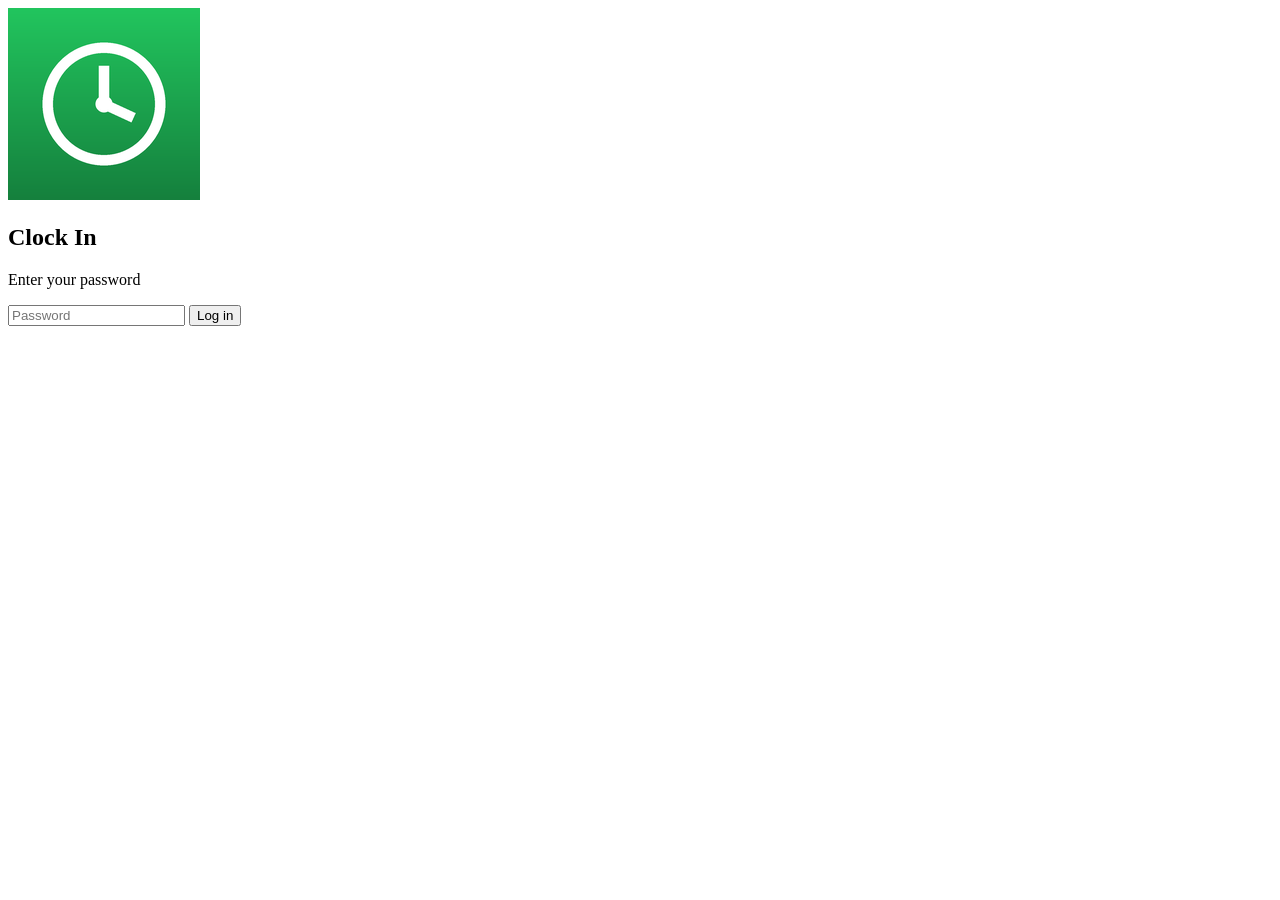
==== index.html @ 5aa22b2d "Add index.html" ====
<!doctype html>
<html lang="en">
<head>
<meta charset="utf-8">
<meta name="viewport" content="width=device-width, initial-scale=1, viewport-fit=cover">
<meta name="robots" content="noindex, nofollow">
<meta name="theme-color" content="#0f172a">
<meta name="apple-mobile-web-app-capable" content="yes">
<meta name="mobile-web-app-capable" content="yes">
<meta name="apple-mobile-web-app-status-bar-style" content="black-translucent">
<meta name="apple-mobile-web-app-title" content="Clock In">
<title>Clock In</title>
<link rel="manifest" href="manifest.webmanifest">
<link rel="icon" href="icons/icon-192.png">
<link rel="apple-touch-icon" href="icons/apple-touch-icon.png">
<link rel="stylesheet" href="style.css?v=1">
</head>
<body>
<div id="app">

  <!-- Login -->
  <section id="login" class="view login" hidden>
    <div class="login-card">
      <img src="icons/icon-192.png" alt="" class="login-icon">
      <h1>Clock In</h1>
      <p class="muted">Enter your password</p>
      <form id="loginForm" autocomplete="on">
        <input type="text" name="username" value="worker" autocomplete="username" hidden>
        <input id="pw" type="password" autocomplete="current-password" placeholder="Password" required>
        <button class="btn primary wide" type="submit">Log in</button>
        <p id="loginErr" class="err" hidden></p>
      </form>
    </div>
  </section>

  <!-- Main -->
  <section id="home" class="view" hidden>
    <header class="top">
      <h1>Clock In</h1>
      <span id="modeBadge" class="badge"></span>
    </header>

    <div id="result" class="result idle">
      <div id="resultIcon" class="result-icon"></div>
      <div>
        <div id="resultTitle" class="result-title">Ready</div>
        <div id="resultSub" class="result-sub muted"></div>
      </div>
    </div>

    <div class="big-buttons">
      <button id="btnIn" class="big in"><span class="big-ico">&#9654;</span>Clock In</button>
      <button id="btnOut" class="big out"><span class="big-ico">&#9632;</span>Clock Out</button>
    </div>

    <label class="row-toggle">
      <div>
        <div class="row-title">Listen live</div>
        <div class="muted small">Rings your cell first, so you hear the call</div>
      </div>
      <input id="listen" type="checkbox" class="switch">
    </label>
  </section>

  <!-- History -->
  <section id="history" class="view" hidden>
    <header class="top"><h1>History</h1><button id="refreshHist" class="btn ghost small">Refresh</button></header>
    <div id="histList" class="hist"></div>
  </section>

  <!-- Settings -->
  <section id="settings" class="view" hidden>
    <header class="top"><h1>Settings</h1></header>
    <form id="setForm" class="card form" novalidate>
      <label>Clock-in phone number
        <input id="clockNumber" type="tel" inputmode="tel" placeholder="(555) 555-0100">
      </label>
      <label>Your cell
        <input id="workerCell" type="tel" inputmode="tel" placeholder="(555) 555-0123">
        <span class="muted small">Used for "Listen live" and the test call</span>
      </label>

      <div class="seq">
        <div class="seq-head"><h2>Clock-in keys</h2></div>
        <div id="inSteps" class="steps"></div>
        <div class="seq-add">
          <button type="button" class="btn ghost small" data-add="in" data-t="wait">+ Wait</button>
          <button type="button" class="btn ghost small" data-add="in" data-t="press">+ Press keys</button>
        </div>
      </div>

      <div class="seq">
        <div class="seq-head"><h2>Clock-out keys</h2></div>
        <div id="outSteps" class="steps"></div>
        <div class="seq-add">
          <button type="button" class="btn ghost small" data-add="out" data-t="wait">+ Wait</button>
          <button type="button" class="btn ghost small" data-add="out" data-t="press">+ Press keys</button>
        </div>
      </div>

      <label class="row-toggle inset" id="forceRow">
        <div>
          <div class="row-title">Test mode</div>
          <div id="forceSub" class="muted small"></div>
        </div>
        <input id="forceTest" type="checkbox" class="switch">
      </label>

      <button class="btn primary wide" type="submit" id="saveBtn">Save</button>
      <p id="setMsg" class="small" hidden></p>
    </form>

    <div class="card">
      <h2>Test call</h2>
      <p class="muted small">Rings your cell and plays the clock-in keys to you, so you can check the timing. Nothing is sent to the clock-in line.</p>
      <button id="testBtn" class="btn wide">Make a test call</button>
      <p id="testMsg" class="small" hidden></p>
    </div>

    <button id="logout" class="btn ghost wide">Log out</button>
    <p class="muted tiny center" id="ver"></p>
  </section>

  <!-- Tab bar -->
  <nav id="tabs" class="tabs" hidden>
    <a href="#home" data-tab="home"><span>&#9201;</span>Clock</a>
    <a href="#history" data-tab="history"><span>&#9776;</span>History</a>
    <a href="#settings" data-tab="settings"><span>&#9881;</span>Settings</a>
  </nav>

  <!-- Confirm sheet -->
  <div id="sheet" class="sheet" hidden>
    <div class="sheet-card">
      <h2 id="sheetTitle">Call now?</h2>
      <p id="sheetSub" class="muted"></p>
      <button id="sheetYes" class="btn primary wide">Call now</button>
      <button id="sheetNo" class="btn ghost wide">Cancel</button>
    </div>
  </div>
</div>
<script src="app.js?v=1"></script>
</body>
</html>
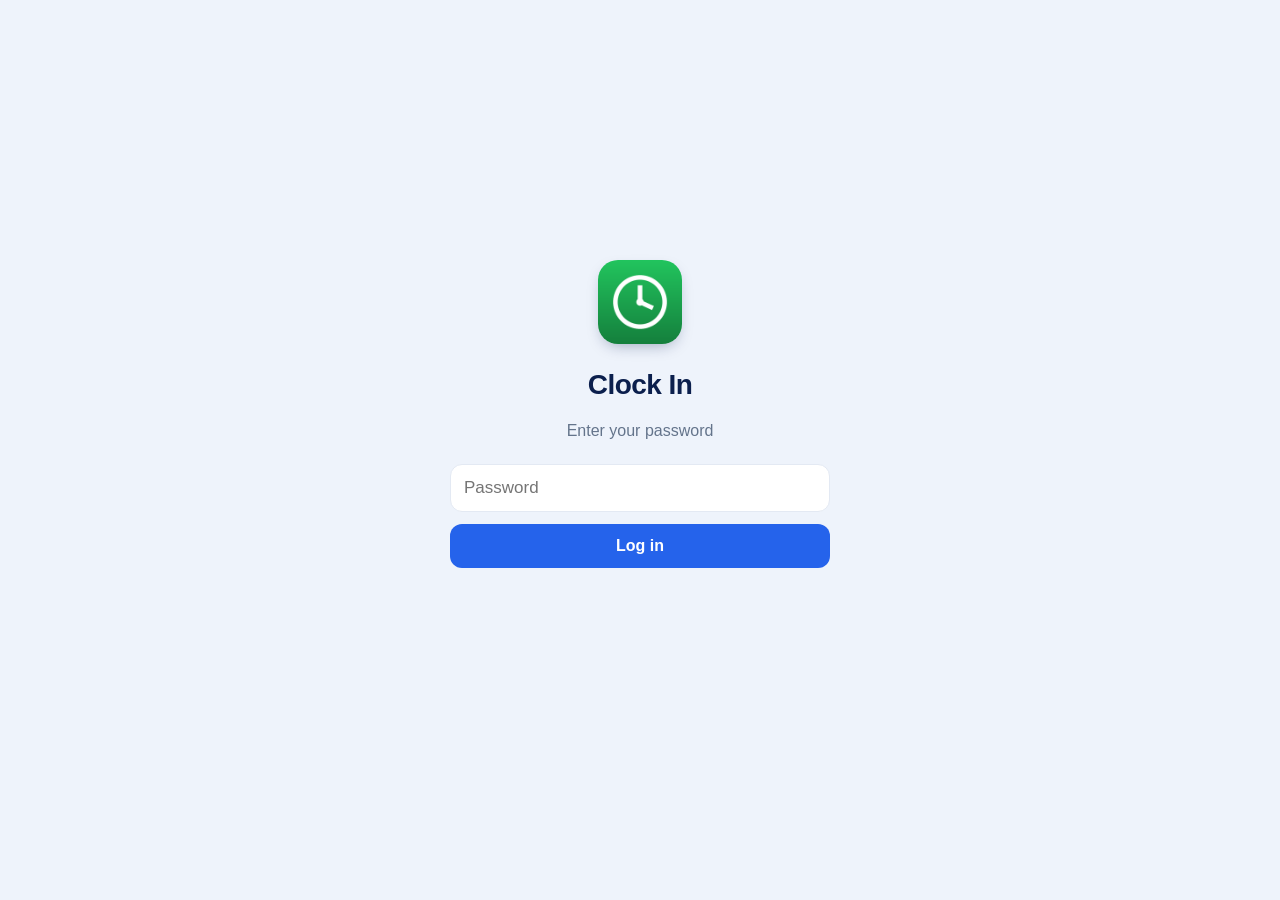
==== commit 68f75b9a: "Multi-agency version: index.html" ====
--- a/index.html
+++ b/index.html
@@ -4,140 +4,48 @@
 <meta charset="utf-8">
 <meta name="viewport" content="width=device-width, initial-scale=1, viewport-fit=cover">
 <meta name="robots" content="noindex, nofollow">
-<meta name="theme-color" content="#0f172a">
+<meta name="theme-color" content="#0b1f4d">
 <meta name="apple-mobile-web-app-capable" content="yes">
 <meta name="mobile-web-app-capable" content="yes">
-<meta name="apple-mobile-web-app-status-bar-style" content="black-translucent">
+<meta name="apple-mobile-web-app-status-bar-style" content="default">
 <meta name="apple-mobile-web-app-title" content="Clock In">
 <title>Clock In</title>
 <link rel="manifest" href="manifest.webmanifest">
 <link rel="icon" href="icons/icon-192.png">
 <link rel="apple-touch-icon" href="icons/apple-touch-icon.png">
-<link rel="stylesheet" href="style.css?v=1">
+<link rel="stylesheet" href="style.css?v=2">
 </head>
 <body>
-<div id="app">
-
-  <!-- Login -->
-  <section id="login" class="view login" hidden>
-    <div class="login-card">
-      <img src="icons/icon-192.png" alt="" class="login-icon">
-      <h1>Clock In</h1>
-      <p class="muted">Enter your password</p>
-      <form id="loginForm" autocomplete="on">
-        <input type="text" name="username" value="worker" autocomplete="username" hidden>
-        <input id="pw" type="password" autocomplete="current-password" placeholder="Password" required>
-        <button class="btn primary wide" type="submit">Log in</button>
-        <p id="loginErr" class="err" hidden></p>
-      </form>
-    </div>
-  </section>
-
-  <!-- Main -->
-  <section id="home" class="view" hidden>
-    <header class="top">
-      <h1>Clock In</h1>
-      <span id="modeBadge" class="badge"></span>
-    </header>
-
-    <div id="result" class="result idle">
-      <div id="resultIcon" class="result-icon"></div>
-      <div>
-        <div id="resultTitle" class="result-title">Ready</div>
-        <div id="resultSub" class="result-sub muted"></div>
-      </div>
-    </div>
-
-    <div class="big-buttons">
-      <button id="btnIn" class="big in"><span class="big-ico">&#9654;</span>Clock In</button>
-      <button id="btnOut" class="big out"><span class="big-ico">&#9632;</span>Clock Out</button>
-    </div>
-
-    <label class="row-toggle">
-      <div>
-        <div class="row-title">Listen live</div>
-        <div class="muted small">Rings your cell first, so you hear the call</div>
-      </div>
-      <input id="listen" type="checkbox" class="switch">
-    </label>
-  </section>
-
-  <!-- History -->
-  <section id="history" class="view" hidden>
-    <header class="top"><h1>History</h1><button id="refreshHist" class="btn ghost small">Refresh</button></header>
-    <div id="histList" class="hist"></div>
-  </section>
-
-  <!-- Settings -->
-  <section id="settings" class="view" hidden>
-    <header class="top"><h1>Settings</h1></header>
-    <form id="setForm" class="card form" novalidate>
-      <label>Clock-in phone number
-        <input id="clockNumber" type="tel" inputmode="tel" placeholder="(555) 555-0100">
-      </label>
-      <label>Your cell
-        <input id="workerCell" type="tel" inputmode="tel" placeholder="(555) 555-0123">
-        <span class="muted small">Used for "Listen live" and the test call</span>
-      </label>
-
-      <div class="seq">
-        <div class="seq-head"><h2>Clock-in keys</h2></div>
-        <div id="inSteps" class="steps"></div>
-        <div class="seq-add">
-          <button type="button" class="btn ghost small" data-add="in" data-t="wait">+ Wait</button>
-          <button type="button" class="btn ghost small" data-add="in" data-t="press">+ Press keys</button>
-        </div>
-      </div>
-
-      <div class="seq">
-        <div class="seq-head"><h2>Clock-out keys</h2></div>
-        <div id="outSteps" class="steps"></div>
-        <div class="seq-add">
-          <button type="button" class="btn ghost small" data-add="out" data-t="wait">+ Wait</button>
-          <button type="button" class="btn ghost small" data-add="out" data-t="press">+ Press keys</button>
-        </div>
-      </div>
-
-      <label class="row-toggle inset" id="forceRow">
-        <div>
-          <div class="row-title">Test mode</div>
-          <div id="forceSub" class="muted small"></div>
-        </div>
-        <input id="forceTest" type="checkbox" class="switch">
-      </label>
-
-      <button class="btn primary wide" type="submit" id="saveBtn">Save</button>
-      <p id="setMsg" class="small" hidden></p>
+<div id="login" class="login" hidden>
+  <div class="login-card">
+    <img src="icons/icon-192.png" alt="" class="login-icon">
+    <h1>Clock In</h1>
+    <p class="muted">Enter your password</p>
+    <form id="loginForm" autocomplete="on">
+      <input type="text" name="username" value="worker" autocomplete="username" hidden>
+      <input id="pw" type="password" autocomplete="current-password" placeholder="Password" required>
+      <button class="btn primary wide" type="submit">Log in</button>
+      <p id="loginErr" class="err" hidden></p>
     </form>
-
-    <div class="card">
-      <h2>Test call</h2>
-      <p class="muted small">Rings your cell and plays the clock-in keys to you, so you can check the timing. Nothing is sent to the clock-in line.</p>
-      <button id="testBtn" class="btn wide">Make a test call</button>
-      <p id="testMsg" class="small" hidden></p>
-    </div>
-
-    <button id="logout" class="btn ghost wide">Log out</button>
-    <p class="muted tiny center" id="ver"></p>
-  </section>
-
-  <!-- Tab bar -->
-  <nav id="tabs" class="tabs" hidden>
-    <a href="#home" data-tab="home"><span>&#9201;</span>Clock</a>
-    <a href="#history" data-tab="history"><span>&#9776;</span>History</a>
-    <a href="#settings" data-tab="settings"><span>&#9881;</span>Settings</a>
-  </nav>
-
-  <!-- Confirm sheet -->
-  <div id="sheet" class="sheet" hidden>
-    <div class="sheet-card">
-      <h2 id="sheetTitle">Call now?</h2>
-      <p id="sheetSub" class="muted"></p>
-      <button id="sheetYes" class="btn primary wide">Call now</button>
-      <button id="sheetNo" class="btn ghost wide">Cancel</button>
-    </div>
   </div>
 </div>
-<script src="app.js?v=1"></script>
+
+<div id="shell" class="shell" hidden>
+  <aside class="side">
+    <div class="brand"><img src="icons/icon-192.png" alt=""><span>Clock In</span></div>
+    <nav class="nav" id="nav"></nav>
+    <button class="nav-out" id="logoutSide"></button>
+  </aside>
+  <main class="main">
+    <section id="v-clock" class="view" hidden></section>
+    <section id="v-attendance" class="view" hidden></section>
+    <section id="v-settings" class="view" hidden></section>
+  </main>
+  <nav class="tabs" id="tabs"></nav>
+</div>
+
+<div id="sheet" class="sheet" hidden><div class="sheet-card" id="sheetCard"></div></div>
+<div id="toast" class="toast" hidden></div>
+<script src="app.js?v=2"></script>
 </body>
 </html>
--- a/style.css
+++ b/style.css
@@ -0,0 +1,180 @@
+:root{
+  --bg:#eef3fb; --card:#fff; --ink:#0b1f4d; --text:#1e293b; --muted:#64748b; --line:#e3e9f3;
+  --navy:#0b1f4d; --navy2:#13306e; --blue:#2563eb; --blue-soft:#e8f0fe;
+  --green:#16a34a; --green-soft:#dcfce7; --red:#dc2626; --red-soft:#fee2e2; --amber-soft:#fef3c7;
+  --radius:18px; --safe-b:env(safe-area-inset-bottom,0px); --safe-t:env(safe-area-inset-top,0px);
+  --shadow:0 1px 2px rgba(11,31,77,.06),0 4px 14px -6px rgba(11,31,77,.10);
+}
+*{box-sizing:border-box;-webkit-tap-highlight-color:transparent}
+html,body{margin:0;background:var(--bg);color:var(--text);font-family:-apple-system,BlinkMacSystemFont,"SF Pro Text","Segoe UI",Roboto,Helvetica,Arial,sans-serif;font-size:16px;line-height:1.4}
+[hidden]{display:none!important}
+svg.i{width:22px;height:22px;stroke:currentColor;fill:none;stroke-width:2;stroke-linecap:round;stroke-linejoin:round;flex:none}
+h1{font-size:28px;margin:0;font-weight:800;letter-spacing:-.02em;color:var(--ink)}
+h2{font-size:18px;margin:0;font-weight:700;color:var(--ink)}
+.muted{color:var(--muted)} .small{font-size:14px} .tiny{font-size:12px}
+.err{color:var(--red);font-size:15px;margin:10px 0 0}
+
+/* shell */
+.shell{min-height:100vh}
+.side{display:none}
+.main{max-width:1120px;margin:0 auto;padding:calc(var(--safe-t) + 14px) 16px calc(var(--safe-b) + 92px)}
+.tabs{position:fixed;left:0;right:0;bottom:0;display:flex;justify-content:center;background:rgba(255,255,255,.95);backdrop-filter:blur(14px);-webkit-backdrop-filter:blur(14px);border-top:1px solid var(--line);padding:6px 0 calc(var(--safe-b) + 6px);z-index:5}
+.tabs a{flex:1;max-width:160px;display:flex;flex-direction:column;align-items:center;gap:2px;text-decoration:none;color:#94a3b8;font-size:12px;font-weight:600;padding:4px 0}
+.tabs a.on{color:var(--blue)}
+@media (min-width:900px){
+  .side{display:flex;flex-direction:column;position:fixed;top:0;bottom:0;left:0;width:236px;background:var(--navy);color:#cbd5e1;padding:22px 14px}
+  .brand{display:flex;align-items:center;gap:10px;color:#fff;font-weight:800;font-size:20px;padding:0 8px 22px}
+  .brand img{width:34px;height:34px;border-radius:9px}
+  .nav{display:grid;gap:4px}
+  .nav a,.nav-out{display:flex;align-items:center;gap:12px;padding:12px 12px;border-radius:12px;color:#cbd5e1;text-decoration:none;font-weight:600;font-size:15px;background:none;border:0;font-family:inherit;cursor:pointer;text-align:left}
+  .nav a:hover,.nav-out:hover{background:rgba(255,255,255,.06)}
+  .nav a.on{background:var(--blue);color:#fff}
+  .nav-out{margin-top:auto}
+  .main{margin-left:236px;padding:28px 32px 40px}
+  .tabs{display:none}
+}
+
+/* page header */
+.ph{display:flex;align-items:flex-start;justify-content:space-between;gap:12px;margin:6px 0 18px;flex-wrap:wrap}
+.ph-l{display:flex;gap:12px;align-items:center}
+.ph-ico{width:46px;height:46px;border-radius:14px;background:var(--navy);color:#fff;display:grid;place-items:center}
+.ph-sub{color:var(--muted);font-size:14px;margin-top:2px}
+.badge{font-size:12px;font-weight:700;padding:5px 10px;border-radius:999px;background:var(--amber-soft);color:#92400e;white-space:nowrap}
+.badge.live{background:var(--green-soft);color:#166534}
+
+.card{background:var(--card);border-radius:var(--radius);box-shadow:var(--shadow);padding:18px;margin-bottom:16px}
+.card-h{display:flex;align-items:center;justify-content:space-between;gap:10px;margin-bottom:12px}
+
+/* buttons */
+.btn{appearance:none;border:0;border-radius:12px;padding:13px 18px;font-family:inherit;font-weight:600;font-size:16px;line-height:1.1;background:#e7edf6;color:var(--ink);cursor:pointer;display:inline-flex;align-items:center;justify-content:center;gap:8px}
+.btn.primary{background:var(--blue);color:#fff}
+.btn.navy{background:var(--navy);color:#fff}
+.btn.danger{background:var(--red-soft);color:var(--red)}
+.btn.ghost{background:transparent;color:var(--blue);box-shadow:inset 0 0 0 1.5px #c9d6ea}
+.btn.small{padding:9px 12px;font-size:14px;border-radius:10px}
+.btn.wide{width:100%;margin-top:12px}
+.btn:disabled{opacity:.5}
+.btn:active{transform:scale(.98)}
+
+/* toggles */
+.switch{appearance:none;width:52px;height:32px;border-radius:999px;background:#cbd5e1;position:relative;flex:none;cursor:pointer;transition:background .2s;margin:0}
+.switch::after{content:"";position:absolute;top:3px;left:3px;width:26px;height:26px;border-radius:50%;background:#fff;box-shadow:0 1px 3px rgba(0,0,0,.25);transition:left .2s}
+.switch:checked{background:var(--green)}
+.switch:checked::after{left:23px}
+.switch:disabled{opacity:.5}
+.tog{display:flex;align-items:center;gap:12px}
+.tog-ico{width:40px;height:40px;border-radius:12px;background:var(--blue-soft);color:var(--blue);display:grid;place-items:center;flex:none}
+.tog-t{font-weight:700;color:var(--ink)}
+.tog-main{flex:1;min-width:0}
+
+/* clock screen */
+.top-row{display:grid;gap:16px;margin-bottom:16px}
+@media (min-width:900px){.top-row{grid-template-columns:1.4fr 1fr}}
+.top-row .card{margin:0}
+.result{display:flex;gap:14px;align-items:center;min-height:84px}
+.result-icon{width:46px;height:46px;border-radius:50%;flex:none;display:grid;place-items:center;font-size:24px;background:#f1f5f9}
+.result-title{font-size:20px;font-weight:800;color:var(--ink)}
+.result-sub{font-size:14px;color:var(--muted);margin-top:2px}
+.result.ok .result-icon{background:var(--green-soft)}
+.result.bad .result-icon{background:var(--red-soft)}
+.result.busy .result-icon{background:var(--blue-soft)}
+.spin{width:22px;height:22px;border-radius:50%;border:3px solid #bfd3fb;border-top-color:var(--blue);animation:spin .9s linear infinite}
+@keyframes spin{to{transform:rotate(360deg)}}
+.remind{display:flex;gap:12px;align-items:center;background:var(--amber-soft);color:#78350f;border-radius:14px;padding:12px 14px;margin-bottom:16px;font-weight:600;font-size:15px}
+.clock-cards{display:grid;gap:16px}
+@media (min-width:700px){.clock-cards{grid-template-columns:1fr 1fr}}
+.cc{background:var(--card);border-radius:var(--radius);box-shadow:var(--shadow);overflow:hidden}
+.cc-h{display:flex;align-items:center;gap:12px;padding:16px 18px;color:#fff}
+.cc-h.in{background:linear-gradient(135deg,#0b1f4d,#1d4ed8)}
+.cc-h.out{background:linear-gradient(135deg,#0b1f4d,#334155)}
+.cc-h .dot{width:38px;height:38px;border-radius:12px;display:grid;place-items:center;background:rgba(255,255,255,.14)}
+.cc-h b{font-size:20px;display:block}
+.cc-h span{font-size:13px;opacity:.8}
+.cc-list{padding:10px;display:grid;gap:8px}
+.ag-btn{appearance:none;border:1.5px solid var(--line);background:#fff;border-radius:14px;padding:12px;display:flex;align-items:center;gap:12px;cursor:pointer;font-family:inherit;text-align:left;width:100%;min-height:68px}
+.ag-btn:active{transform:scale(.985);background:#f8fafc}
+.ag-btn:disabled{opacity:.5}
+.ag-btn.open{border-color:#93c5fd;background:#f5f9ff}
+.ag-ico{width:44px;height:44px;border-radius:12px;display:grid;place-items:center;color:#fff;flex:none}
+.ag-main{flex:1;min-width:0}
+.ag-name{font-weight:700;font-size:17px;color:var(--ink)}
+.ag-sub{font-size:13px;color:var(--muted);white-space:nowrap;overflow:hidden;text-overflow:ellipsis}
+.ag-sub.on{color:var(--blue);font-weight:600}
+.ag-go{width:36px;height:36px;border-radius:50%;display:grid;place-items:center;flex:none;color:#fff}
+.ag-go.in{background:var(--green)} .ag-go.out{background:var(--red)}
+.ag-go svg{width:18px;height:18px}
+.empty{text-align:center;color:var(--muted);padding:28px 10px}
+
+/* attendance */
+.seg{display:inline-flex;background:#e2e8f0;border-radius:12px;padding:3px}
+.seg button{border:0;background:transparent;padding:8px 12px;border-radius:9px;font-family:inherit;font-weight:600;font-size:14px;color:var(--muted);cursor:pointer}
+.seg button.on{background:#fff;color:var(--ink);box-shadow:0 1px 2px rgba(0,0,0,.08)}
+.stats{display:grid;grid-template-columns:1fr 1fr;gap:12px;margin-bottom:16px}
+@media (min-width:900px){.stats{grid-template-columns:repeat(4,1fr)}}
+.stat{background:var(--card);border-radius:var(--radius);box-shadow:var(--shadow);padding:14px 16px;display:flex;gap:12px;align-items:center}
+.stat-ico{width:40px;height:40px;border-radius:12px;display:grid;place-items:center;flex:none}
+.stat-v{font-size:22px;font-weight:800;color:var(--ink);line-height:1.1}
+.stat-l{font-size:12px;color:var(--muted);font-weight:600}
+table.att{width:100%;border-collapse:collapse;font-size:14px}
+table.att th{text-align:left;color:var(--muted);font-weight:600;font-size:12px;text-transform:uppercase;letter-spacing:.04em;padding:10px 10px;border-bottom:1px solid var(--line);white-space:nowrap}
+table.att td{padding:12px 10px;border-bottom:1px solid var(--line);white-space:nowrap;color:var(--text)}
+table.att tr:last-child td{border-bottom:0}
+.agc{display:inline-flex;align-items:center;gap:8px;font-weight:600;color:var(--ink)}
+.agc i{width:26px;height:26px;border-radius:8px;display:grid;place-items:center;color:#fff}
+.agc i svg{width:15px;height:15px}
+.pill{display:inline-block;font-size:12px;font-weight:700;border-radius:999px;padding:4px 10px;white-space:nowrap}
+.pill.ok{background:var(--green-soft);color:#166534} .pill.bad{background:var(--red-soft);color:#991b1b}
+.pill.open{background:var(--blue-soft);color:#1e40af} .pill.warn{background:var(--amber-soft);color:#92400e} .pill.t{background:#f1f5f9;color:#64748b}
+.recs{display:flex;gap:6px}
+.play{border:0;background:var(--blue-soft);color:var(--blue);border-radius:999px;padding:6px 10px;font-family:inherit;font-weight:700;font-size:12px;cursor:pointer;display:inline-flex;align-items:center;gap:4px}
+.play svg{width:12px;height:12px;fill:currentColor;stroke:none}
+.play.on{background:var(--blue);color:#fff}
+.att-cards{display:grid;gap:10px}
+.ac{border:1.5px solid var(--line);border-radius:14px;padding:12px}
+.ac-top{display:flex;align-items:center;justify-content:space-between;gap:8px;margin-bottom:10px}
+.ac-grid{display:grid;grid-template-columns:repeat(3,1fr);gap:6px;font-size:14px}
+.ac-grid b{display:block;font-size:11px;color:var(--muted);text-transform:uppercase;letter-spacing:.04em;font-weight:600}
+.ac-foot{display:flex;align-items:center;justify-content:space-between;margin-top:10px;gap:8px}
+.wide-only{display:none} .narrow-only{display:block}
+@media (min-width:900px){.wide-only{display:block}.narrow-only{display:none}}
+.pager{display:flex;align-items:center;justify-content:space-between;margin-top:14px;gap:10px;font-size:14px;color:var(--muted)}
+
+/* settings */
+.set-grid{display:grid;gap:16px}
+@media (min-width:900px){.set-grid{grid-template-columns:1fr 1fr;align-items:start}}
+.set-grid .card{margin:0}
+label.f{display:block;font-weight:600;color:var(--ink);margin-bottom:12px;font-size:15px}
+input[type=password],input[type=tel],input[type=text],input[type=number]{width:100%;font-size:17px;font-family:inherit;padding:13px;border:1.5px solid var(--line);border-radius:12px;background:#fff;color:var(--text);margin-top:6px}
+input:focus{outline:none;border-color:var(--blue)}
+.ag-row{display:flex;align-items:center;gap:12px;padding:10px 0;border-bottom:1px solid var(--line)}
+.ag-row:last-of-type{border-bottom:0}
+.steps{display:grid;gap:8px;margin:8px 0 10px}
+.step{display:flex;align-items:center;gap:6px;background:#f6f8fc;border-radius:12px;padding:6px 6px 6px 10px}
+.step-n{font-size:12px;color:var(--muted);width:16px}
+.step-kind{font-weight:700;width:48px;color:var(--ink);font-size:15px}
+.step input{margin:0;padding:9px;font-size:17px;flex:1;min-width:0}
+.step .unit{color:var(--muted);font-size:13px}
+.step button{border:0;background:transparent;font-size:16px;color:var(--muted);width:32px;height:32px;border-radius:8px;cursor:pointer}
+.seq{border-top:1px solid var(--line);padding-top:12px;margin-top:4px}
+.seq-add{display:flex;gap:8px;flex-wrap:wrap}
+.swatches,.icons{display:flex;gap:8px;flex-wrap:wrap;margin:8px 0 14px}
+.sw{width:34px;height:34px;border-radius:50%;border:3px solid #fff;box-shadow:0 0 0 1.5px var(--line);cursor:pointer}
+.sw.on{box-shadow:0 0 0 3px var(--ink)}
+.icp{width:42px;height:42px;border-radius:12px;border:1.5px solid var(--line);background:#fff;display:grid;place-items:center;color:var(--ink);cursor:pointer}
+.icp.on{border-color:var(--ink);background:var(--ink);color:#fff}
+.msg{font-size:14px;margin:10px 0 0}
+.msg.ok{color:#15803d} .msg.bad{color:var(--red)}
+
+/* login */
+.login{min-height:92vh;display:grid;place-items:center;padding:20px}
+.login-card{width:100%;max-width:380px;text-align:center}
+.login-icon{width:84px;height:84px;border-radius:20px;box-shadow:0 6px 16px -6px rgba(11,31,77,.4)}
+.login-card h1{margin:14px 0 4px}
+
+/* sheet */
+.sheet{position:fixed;inset:0;background:rgba(11,31,77,.45);display:flex;align-items:flex-end;justify-content:center;z-index:20}
+.sheet-card{background:#fff;width:100%;max-width:560px;max-height:92vh;overflow:auto;border-radius:22px 22px 0 0;padding:20px 18px calc(var(--safe-b) + 18px);animation:up .18s ease-out}
+@media (min-width:700px){.sheet{align-items:center}.sheet-card{border-radius:22px}}
+.sheet-card h2{font-size:22px;margin-bottom:6px}
+@keyframes up{from{transform:translateY(30px);opacity:.7}to{transform:none;opacity:1}}
+.toast{position:fixed;left:50%;bottom:calc(var(--safe-b) + 90px);transform:translateX(-50%);background:var(--ink);color:#fff;padding:10px 16px;border-radius:12px;font-size:14px;font-weight:600;z-index:30;max-width:90vw}
